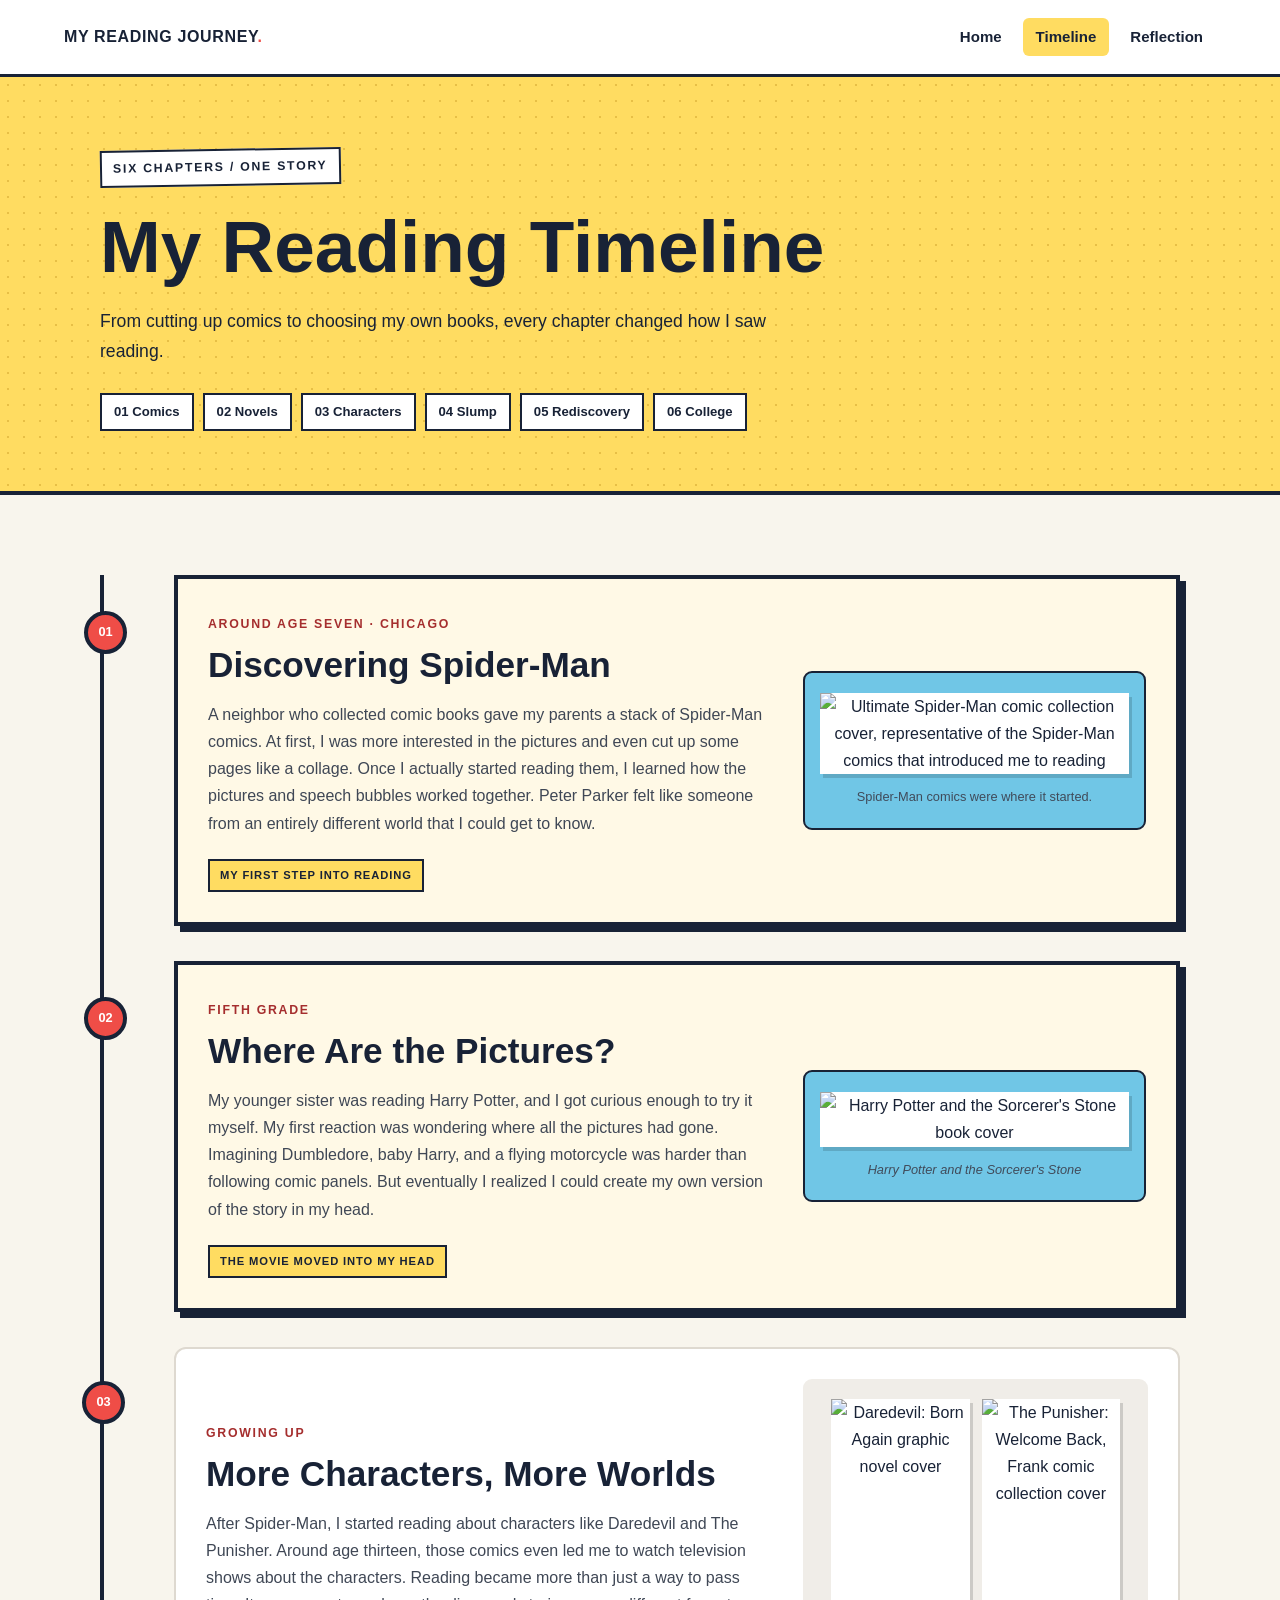
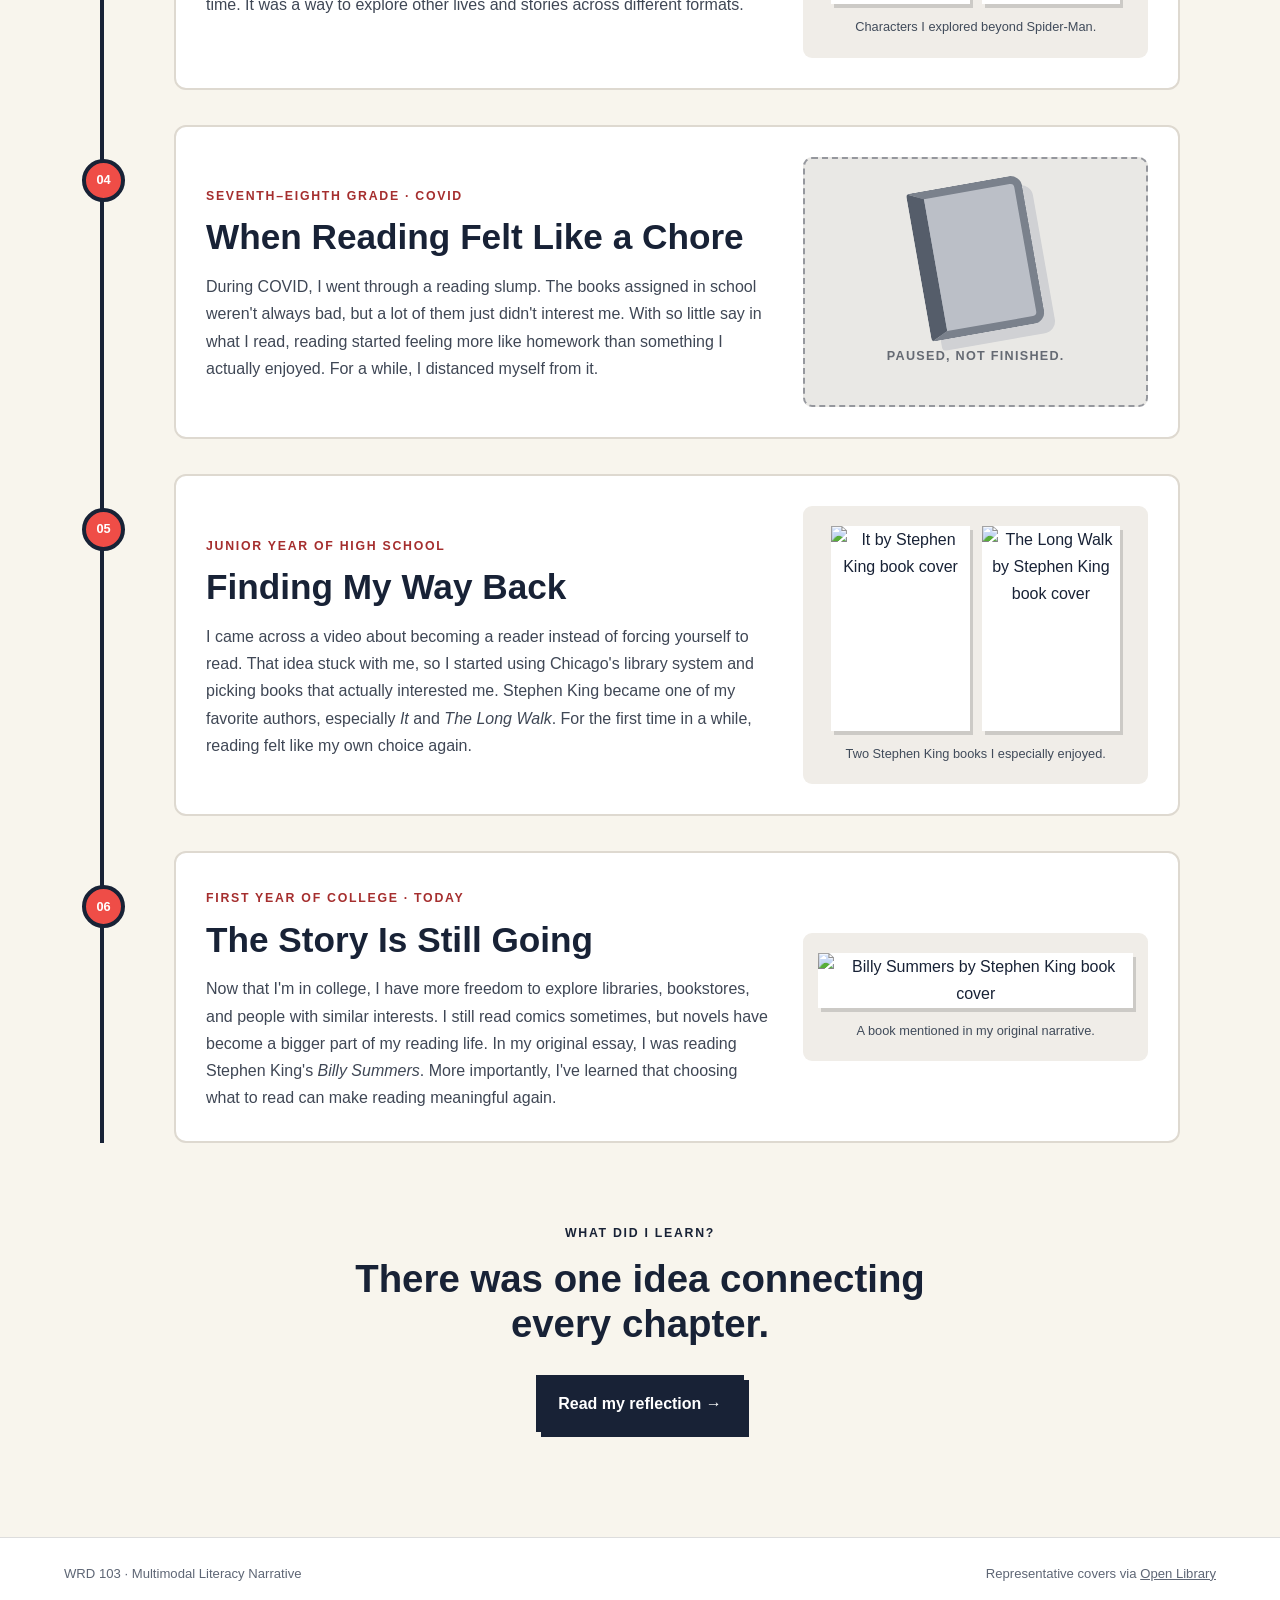
==== timeline.html @ 32b647e5 "feat: Add multi-page navigation, images, and expanded timeline content" ====
<!DOCTYPE html>
<html lang="en">
<head>
  <meta charset="UTF-8">
  <meta name="viewport" content="width=device-width, initial-scale=1">
  <meta name="description" content="Six moments that shaped my reading journey, from Spider-Man comics to Stephen King novels.">
  <title>Timeline | My Reading Journey</title>
  <link rel="stylesheet" href="style.css">
</head>
<body>
  <header class="site-header">
    <a class="logo" href="index.html">MY READING JOURNEY<span class="logo-dot">.</span></a>
    <nav aria-label="Main navigation" class="site-nav">
      <a href="index.html">Home</a>
      <a href="timeline.html" aria-current="page">Timeline</a>
      <a href="reflection.html">Reflection</a>
    </nav>
  </header>

  <main>
    <section class="page-banner comic-dots">
      <div class="section-wrap">
        <span class="eyebrow comic-tag">SIX CHAPTERS / ONE STORY</span>
        <h1>My Reading Timeline</h1>
        <p>From cutting up comics to choosing my own books, every chapter changed how I saw reading.</p>
        <div class="chapter-nav" aria-label="Jump to a chapter">
          <a href="#comics">01 Comics</a>
          <a href="#novels">02 Novels</a>
          <a href="#characters">03 Characters</a>
          <a href="#slump">04 Slump</a>
          <a href="#rediscovery">05 Rediscovery</a>
          <a href="#college">06 College</a>
        </div>
      </div>
    </section>

    <section class="section-wrap timeline-section" aria-label="Reading journey chapters">
      <div class="timeline">

        <article class="timeline-item is-comic" id="comics">
          <span class="timeline-marker">01</span>
          <div class="chapter-content">
            <span class="eyebrow">AROUND AGE SEVEN · CHICAGO</span>
            <h2>Discovering Spider-Man</h2>
            <p>A neighbor who collected comic books gave my parents a stack of Spider-Man comics. At first, I was more interested in the pictures and even cut up some pages like a collage. Once I actually started reading them, I learned how the pictures and speech bubbles worked together. Peter Parker felt like someone from an entirely different world that I could get to know.</p>
            <span class="chapter-note">MY FIRST STEP INTO READING</span>
          </div>
          <figure class="media-card comic-media">
            <img src="https://covers.openlibrary.org/b/isbn/9780785124924-M.jpg" alt="Ultimate Spider-Man comic collection cover, representative of the Spider-Man comics that introduced me to reading" loading="lazy">
            <figcaption>Spider-Man comics were where it started.</figcaption>
          </figure>
        </article>

        <article class="timeline-item is-comic" id="novels">
          <span class="timeline-marker">02</span>
          <div class="chapter-content">
            <span class="eyebrow">FIFTH GRADE</span>
            <h2>Where Are the Pictures?</h2>
            <p>My younger sister was reading Harry Potter, and I got curious enough to try it myself. My first reaction was wondering where all the pictures had gone. Imagining Dumbledore, baby Harry, and a flying motorcycle was harder than following comic panels. But eventually I realized I could create my own version of the story in my head.</p>
            <span class="chapter-note">THE MOVIE MOVED INTO MY HEAD</span>
          </div>
          <figure class="media-card comic-media">
            <img src="https://covers.openlibrary.org/b/isbn/9780590353427-M.jpg" alt="Harry Potter and the Sorcerer's Stone book cover" loading="lazy">
            <figcaption><i>Harry Potter and the Sorcerer's Stone</i></figcaption>
          </figure>
        </article>

        <article class="timeline-item" id="characters">
          <span class="timeline-marker">03</span>
          <div class="chapter-content">
            <span class="eyebrow">GROWING UP</span>
            <h2>More Characters, More Worlds</h2>
            <p>After Spider-Man, I started reading about characters like Daredevil and The Punisher. Around age thirteen, those comics even led me to watch television shows about the characters. Reading became more than just a way to pass time. It was a way to explore other lives and stories across different formats.</p>
          </div>
          <figure class="media-card twin-covers">
            <div class="book-pair">
              <img src="https://covers.openlibrary.org/b/isbn/9780785134817-M.jpg" alt="Daredevil: Born Again graphic novel cover" loading="lazy">
              <img src="https://covers.openlibrary.org/b/isbn/9780785109822-M.jpg" alt="The Punisher: Welcome Back, Frank comic collection cover" loading="lazy">
            </div>
            <figcaption>Characters I explored beyond Spider-Man.</figcaption>
          </figure>
        </article>

        <article class="timeline-item" id="slump">
          <span class="timeline-marker">04</span>
          <div class="chapter-content">
            <span class="eyebrow">SEVENTH–EIGHTH GRADE · COVID</span>
            <h2>When Reading Felt Like a Chore</h2>
            <p>During COVID, I went through a reading slump. The books assigned in school weren't always bad, but a lot of them just didn't interest me. With so little say in what I read, reading started feeling more like homework than something I actually enjoyed. For a while, I distanced myself from it.</p>
          </div>
          <div class="symbol-card slump-card" aria-label="A symbolic illustration of a closed book during the reading slump">
            <div class="closed-book" aria-hidden="true"></div>
            <p>PAUSED, NOT FINISHED.</p>
          </div>
        </article>

        <article class="timeline-item" id="rediscovery">
          <span class="timeline-marker">05</span>
          <div class="chapter-content">
            <span class="eyebrow">JUNIOR YEAR OF HIGH SCHOOL</span>
            <h2>Finding My Way Back</h2>
            <p>I came across a video about becoming a reader instead of forcing yourself to read. That idea stuck with me, so I started using Chicago's library system and picking books that actually interested me. Stephen King became one of my favorite authors, especially <i>It</i> and <i>The Long Walk</i>. For the first time in a while, reading felt like my own choice again.</p>
          </div>
          <figure class="media-card twin-covers">
            <div class="book-pair">
              <img src="https://covers.openlibrary.org/b/isbn/9781501142970-M.jpg" alt="It by Stephen King book cover" loading="lazy">
              <img src="https://covers.openlibrary.org/b/isbn/9781501143823-M.jpg" alt="The Long Walk by Stephen King book cover" loading="lazy">
            </div>
            <figcaption>Two Stephen King books I especially enjoyed.</figcaption>
          </figure>
        </article>

        <article class="timeline-item" id="college">
          <span class="timeline-marker">06</span>
          <div class="chapter-content">
            <span class="eyebrow">FIRST YEAR OF COLLEGE · TODAY</span>
            <h2>The Story Is Still Going</h2>
            <p>Now that I'm in college, I have more freedom to explore libraries, bookstores, and people with similar interests. I still read comics sometimes, but novels have become a bigger part of my reading life. In my original essay, I was reading Stephen King's <i>Billy Summers</i>. More importantly, I've learned that choosing what to read can make reading meaningful again.</p>
          </div>
          <figure class="media-card">
            <img src="https://covers.openlibrary.org/b/isbn/9781982173616-M.jpg" alt="Billy Summers by Stephen King book cover" loading="lazy">
            <figcaption>A book mentioned in my original narrative.</figcaption>
          </figure>
        </article>

      </div>

      <div class="next-chapter">
        <span class="eyebrow">WHAT DID I LEARN?</span>
        <h2>There was one idea connecting every chapter.</h2>
        <a class="button button-dark" href="reflection.html">Read my reflection →</a>
      </div>
    </section>
  </main>

  <footer class="site-footer">
    <span>WRD 103 · Multimodal Literacy Narrative</span>
    <span>Representative covers via <a href="https://openlibrary.org/" target="_blank" rel="noopener noreferrer">Open Library</a></span>
  </footer>
</body>
</html>
---- style.css ----
/* Shared design for all three pages */
:root {
  --ink: #182236;
  --paper: #f8f5ed;
  --white: #fff;
  --red: #ef4d47;
  --yellow: #ffdc61;
  --blue: #70c6e6;
  --muted: #5e6675;
}

/* General styling */
* {
  box-sizing: border-box;
}

html {
  scroll-behavior: smooth;
}

body {
  margin: 0;
  color: var(--ink);
  background: var(--paper);
  font-family: Arial, Helvetica, sans-serif;
  line-height: 1.7;
}

a {
  color: inherit;
}

img {
  max-width: 100%;
}

h1, h2, h3 {
  line-height: 1.16;
}

.section-wrap {
  width: min(1080px, 90%);
  margin: auto;
}

.narrow {
  max-width: 770px;
}

.eyebrow {
  display: inline-block;
  font-size: .77rem;
  font-weight: 900;
  letter-spacing: .14em;
  text-transform: uppercase;
}

/* Navigation */
.site-header {
  display: flex;
  justify-content: space-between;
  align-items: center;
  gap: 20px;
  padding: 18px 5%;
  background: var(--white);
  border-bottom: 3px solid var(--ink);
}

.logo {
  font-weight: 900;
  text-decoration: none;
  letter-spacing: .04em;
}

.logo-dot {
  color: var(--red);
}

.site-nav {
  display: flex;
  flex-wrap: wrap;
  gap: 8px;
}

.site-nav a {
  text-decoration: none;
  font-size: .94rem;
  font-weight: 700;
  padding: 6px 13px;
  border-radius: 6px;
}

.site-nav a:hover,
.site-nav a[aria-current="page"] {
  background: var(--yellow);
}

/* Common buttons */
.button {
  display: inline-flex;
  align-items: center;
  gap: 10px;
  border: 3px solid var(--ink);
  box-shadow: 5px 5px 0 var(--ink);
  padding: 12px 19px;
  font-weight: 800;
  text-decoration: none;
  transition: transform .2s, box-shadow .2s;
}

.button:hover {
  transform: translate(3px, 3px);
  box-shadow: 2px 2px 0 var(--ink);
}

.button-red {
  background: var(--red);
  color: white;
}

.button-dark {
  background: var(--ink);
  color: white;
}

.comic-tag {
  padding: 6px 11px;
  color: var(--ink);
  background: white;
  border: 2px solid var(--ink);
  transform: rotate(-1deg);
}

.comic-dots {
  background-color: var(--yellow);
  background-image:
    radial-gradient(#e7bf46 1.2px, transparent 1.2px);
  background-size: 16px 16px;
}

/* Home hero */
.hero {
  border-bottom: 4px solid var(--ink);
}

.hero-inner {
  width: min(1200px, 90%);
  margin: auto;
  padding: 80px 0;
  display: grid;
  grid-template-columns: 1.05fr .95fr;
  align-items: center;
  gap: 60px;
}

.hero h1 {
  font-size: clamp(3.5rem, 6.9vw, 6.4rem);
  letter-spacing: -.05em;
  margin: 24px 0;
  text-transform: uppercase;
}

.hero h1 em {
  color: var(--red);
  font-style: normal;
  -webkit-text-stroke: 1px var(--ink);
}

.hero-copy p {
  max-width: 520px;
  font-size: 1.07rem;
}

.hero-copy .button {
  margin-top: 18px;
}

.hero-art {
  min-height: 390px;
  border: 5px solid var(--ink);
  box-shadow: 11px 11px 0 var(--ink);
  transform: rotate(2deg);
  background: var(--blue);
  overflow: hidden;
}

.hero-art-top,
.hero-art-bottom {
  background: white;
  padding: 10px 15px;
  font-size: .8rem;
  font-weight: 900;
  letter-spacing: .09em;
}

.hero-art-top {
  display: flex;
  justify-content: space-between;
  border-bottom: 4px solid var(--ink);
}

.hero-art-bottom {
  text-align: center;
  border-top: 4px solid var(--ink);
  background: var(--red);
  color: white;
}

.hero-art-content {
  position: relative;
  height: 310px;
  display: flex;
  justify-content: center;
  align-items: center;
  gap: 20px;
  padding: 28px;
  background:
    radial-gradient(#2982a5 1.5px, transparent 1.5px);
  background-size: 14px 14px;
}

.cover {
  position: relative;
  z-index: 1;
  width: 41%;
  max-height: 245px;
  object-fit: contain;
  border: 3px solid var(--ink);
  box-shadow: 5px 5px 0 var(--ink);
  background: white;
}

.cover-comic {
  transform: rotate(-8deg);
}

.cover-novel {
  transform: rotate(8deg);
}

.burst {
  position: absolute;
  z-index: 2;
  top: 8px;
  left: 41%;
  transform: rotate(-12deg);
  padding: 8px 14px;
  font-size: 1.9rem;
  font-weight: 900;
  background: var(--yellow);
  border: 3px solid var(--ink);
  box-shadow: 3px 3px 0 var(--ink);
}

/* Home introduction */
.intro {
  padding-top: 90px;
  padding-bottom: 100px;
}

.intro h2 {
  font-size: clamp(2rem, 4vw, 3.1rem);
  margin: 10px 0 18px;
}

.intro > p {
  max-width: 780px;
  color: var(--muted);
  font-size: 1.06rem;
}

.feature-grid {
  display: grid;
  grid-template-columns: repeat(2, 1fr);
  gap: 22px;
  margin-top: 35px;
}

.feature-card {
  display: block;
  padding: 28px;
  background: white;
  border: 2px solid #d6d3cd;
  border-radius: 12px;
  text-decoration: none;
  transition: transform .2s;
}

.feature-card:hover {
  transform: translateY(-5px);
  border-color: var(--ink);
}

.feature-number {
  color: #bd3434;
  font-weight: 900;
}

.feature-card h3 {
  font-size: 1.55rem;
  margin: 10px 0;
}

.feature-card p {
  color: var(--muted);
}

.card-link {
  font-weight: 800;
}

/* Timeline page */
.page-banner {
  padding: 72px 0 60px;
  border-bottom: 4px solid var(--ink);
}

.page-banner h1 {
  font-size: clamp(2.7rem, 5.7vw, 4.7rem);
  margin: 19px 0 10px;
}

.page-banner p {
  font-size: 1.1rem;
  max-width: 670px;
}

.chapter-nav {
  display: flex;
  flex-wrap: wrap;
  gap: 9px;
  margin-top: 26px;
}

.chapter-nav a {
  padding: 6px 12px;
  border: 2px solid var(--ink);
  background: white;
  text-decoration: none;
  font-size: .82rem;
  font-weight: 800;
}

.chapter-nav a:hover {
  background: var(--blue);
}

.timeline-section {
  padding-top: 80px;
  padding-bottom: 95px;
}

.timeline {
  position: relative;
  padding-left: 50px;
  border-left: 4px solid var(--ink);
}

.timeline-item {
  position: relative;
  display: grid;
  grid-template-columns: 1.4fr .85fr;
  gap: 30px;
  align-items: center;
  margin: 0 0 35px 20px;
  padding: 30px;
  background: white;
  border: 2px solid #ded9d0;
  border-radius: 12px;
  scroll-margin-top: 20px;
}

.timeline-item.is-comic {
  border: 4px solid var(--ink);
  border-radius: 0;
  box-shadow: 6px 6px 0 var(--ink);
  background: #fff9e6;
}

.timeline-marker {
  position: absolute;
  top: 32px;
  left: -94px;
  display: grid;
  place-items: center;
  width: 43px;
  height: 43px;
  color: white;
  font-weight: 900;
  font-size: .8rem;
  background: var(--red);
  border: 4px solid var(--ink);
  border-radius: 50%;
}

.chapter-content h2 {
  font-size: clamp(1.6rem, 2.8vw, 2.2rem);
  margin: 9px 0 15px;
}

.chapter-content p {
  color: #3f4755;
  margin: 0;
}

.chapter-content .eyebrow {
  color: #a52e2e;
}

.chapter-note {
  display: inline-block;
  margin-top: 22px;
  padding: 5px 10px;
  font-size: .7rem;
  font-weight: 900;
  letter-spacing: .08em;
  background: var(--yellow);
  border: 2px solid var(--ink);
}

/* Images and book covers */
.media-card {
  margin: 0;
  padding: 20px 15px;
  text-align: center;
  background: #f0ede8;
  border-radius: 9px;
}

.comic-media {
  border: 2px solid var(--ink);
  background: var(--blue);
}

.media-card > img {
  height: 225px;
  max-width: 100%;
  object-fit: contain;
  background: white;
  box-shadow: 3px 4px 0 rgba(0,0,0,.15);
}

.media-card figcaption {
  color: #404b5a;
  font-size: .8rem;
  margin-top: 12px;
}

.book-pair {
  display: flex;
  justify-content: center;
  align-items: center;
  gap: 12px;
}

.book-pair img {
  width: 44%;
  height: 205px;
  object-fit: contain;
  background: white;
  box-shadow: 3px 4px 0 rgba(0,0,0,.15);
}

/* Reading slump illustration */
.slump-card {
  min-height: 250px;
  display: flex;
  flex-direction: column;
  align-items: center;
  justify-content: center;
  background: #e9e8e5;
  border: 2px dashed #95979d;
  border-radius: 9px;
}

.closed-book {
  width: 116px;
  height: 150px;
  border: 8px solid #7a818c;
  border-left: 17px solid #555d6a;
  border-radius: 4px 12px 12px 4px;
  transform: rotate(-10deg);
  background: #bbbfc7;
  box-shadow: 9px 11px 0 #d0d1d4;
}

.slump-card p {
  font-size: .79rem;
  font-weight: 900;
  letter-spacing: .1em;
  color: #656a73;
}

.next-chapter {
  text-align: center;
  margin: 75px auto 10px;
  max-width: 590px;
}

.next-chapter h2 {
  font-size: clamp(1.8rem, 3vw, 2.6rem);
  margin: 12px 0 28px;
}

/* Reflection page */
.reflection-hero {
  background: var(--ink);
  color: white;
  padding: 110px 0 100px;
  text-align: center;
}

.reflection-hero .eyebrow {
  color: var(--yellow);
}

.reflection-hero h1 {
  font-size: clamp(2.7rem, 6vw, 4.8rem);
  margin: 16px 0 24px;
}

.reflection-lead {
  font-size: 1.18rem;
  color: #e6e9ee;
}

.reflection-body {
  padding-top: 75px;
  padding-bottom: 100px;
  font-size: 1.08rem;
}

.reflection-body h2 {
  font-size: 1.8rem;
  margin: 44px 0 10px;
}

.reflection-body p {
  color: #3c4554;
}

.pull-quote {
  margin: 0 0 45px;
  border-left: 6px solid var(--red);
  padding: 10px 0 10px 25px;
  font-size: clamp(1.5rem, 4vw, 2.3rem);
  font-weight: 800;
  line-height: 1.3;
}

.reflection-actions {
  display: flex;
  align-items: center;
  flex-wrap: wrap;
  gap: 25px;
  margin-top: 40px;
}

.text-link {
  font-weight: 800;
}

/* Footer */
.site-footer {
  display: flex;
  justify-content: space-between;
  gap: 15px;
  padding: 25px 5%;
  background: white;
  border-top: 1px solid #ddd;
  font-size: .82rem;
  color: var(--muted);
}

/* Tablet and mobile responsiveness */
@media (max-width: 830px) {
  .hero-inner {
    grid-template-columns: 1fr;
    gap: 40px;
  }

  .hero-art {
    max-width: 550px;
    width: 100%;
    margin: auto;
    transform: none;
  }

  .timeline-item {
    grid-template-columns: 1fr;
  }

  .media-card {
    max-width: 380px;
    width: 100%;
  }
}

@media (max-width: 560px) {
  .site-header {
    flex-direction: column;
    text-align: center;
    padding: 15px;
  }

  .site-nav {
    justify-content: center;
  }

  .hero-inner {
    padding: 55px 0;
  }

  .hero-art {
    min-height: 325px;
  }

  .hero-art-content {
    height: 245px;
  }

  .cover {
    max-height: 175px;
  }

  .feature-grid {
    grid-template-columns: 1fr;
  }

  .timeline {
    padding-left: 26px;
  }

  .timeline-item {
    margin-left: 12px;
    padding: 22px;
  }

  .timeline-marker {
    left: -60px;
    width: 37px;
    height: 37px;
  }

  .site-footer {
    flex-direction: column;
    text-align: center;
  }
}

@media (prefers-reduced-motion: reduce) {
  html {
    scroll-behavior: auto;
  }

  .button,
  .feature-card {
    transition: none;
  }
}
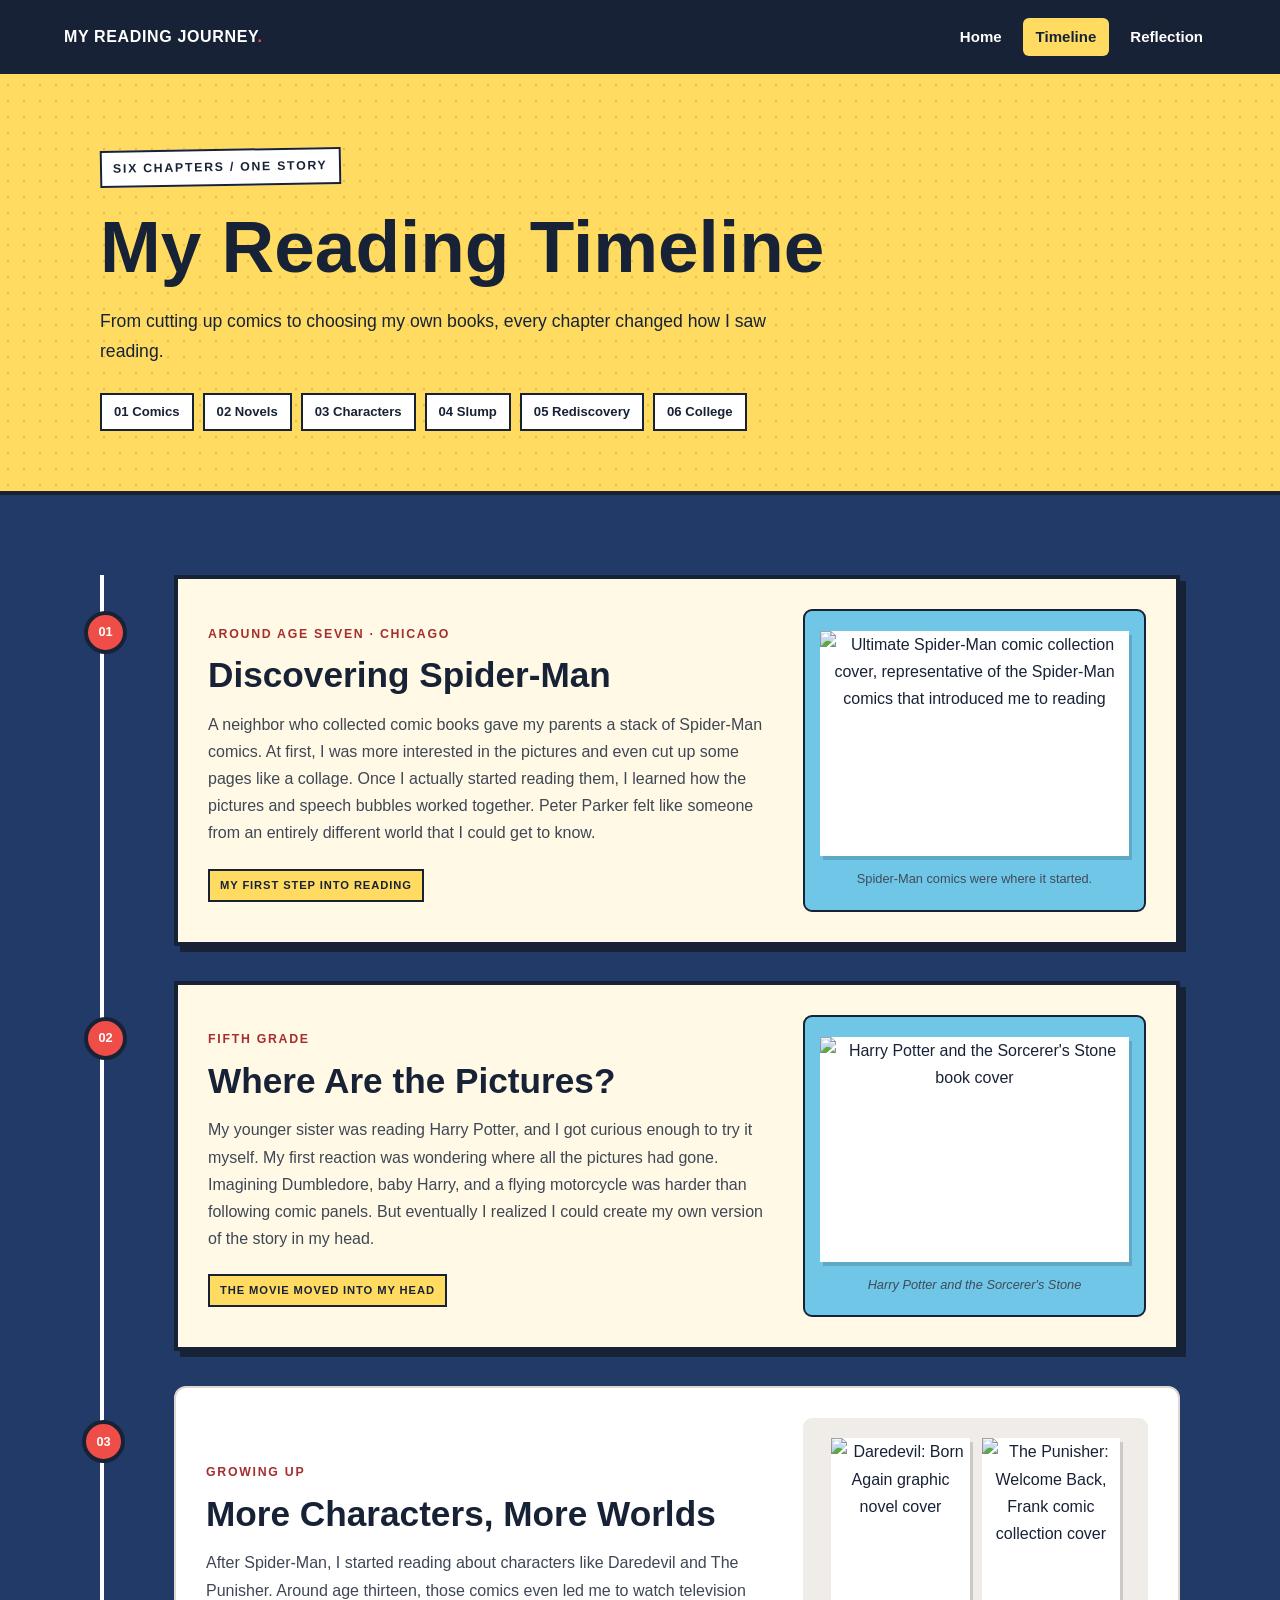
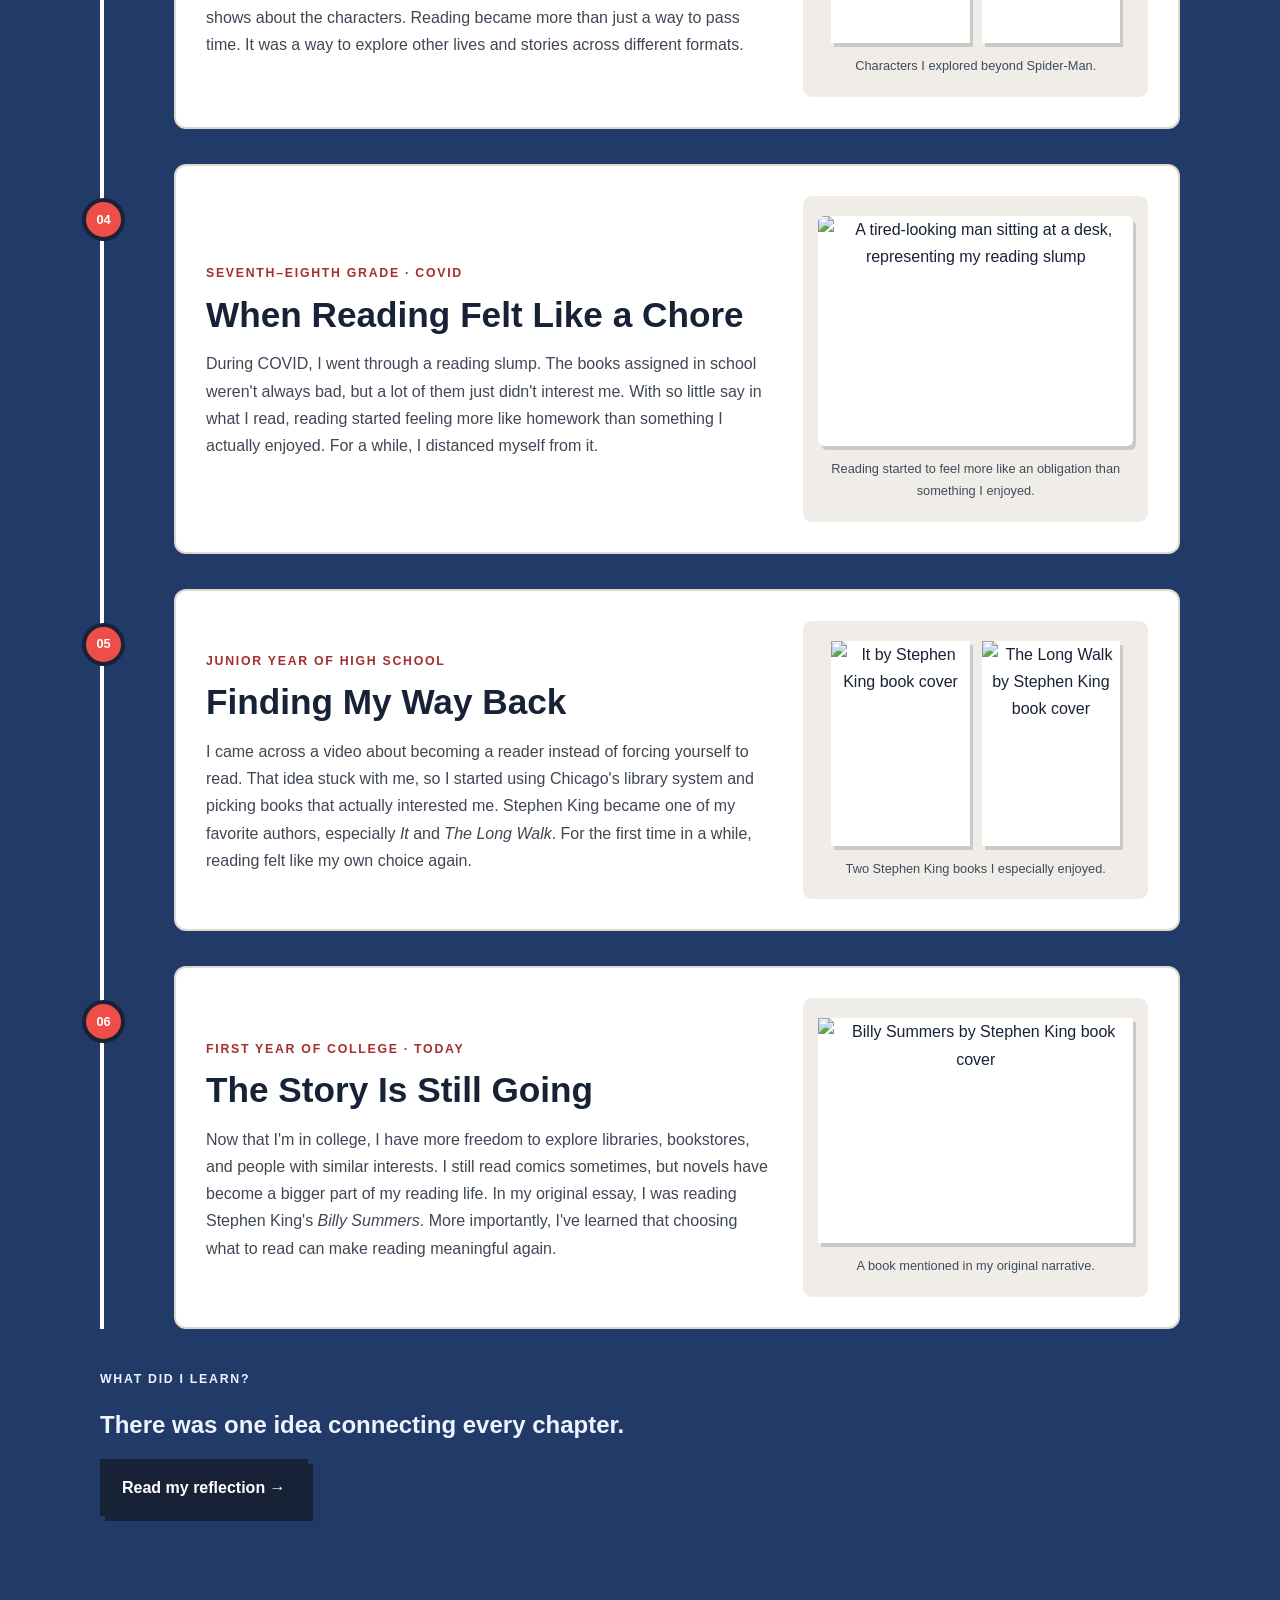
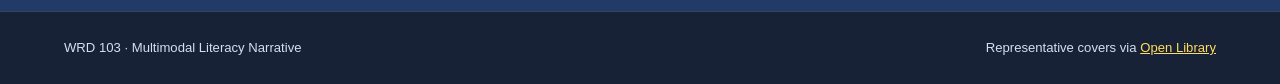
==== commit d65c388c: "style: Switch site background to dark blue and update reading slump image" ====
--- a/timeline.html
+++ b/timeline.html
@@ -89,10 +89,17 @@
             <h2>When Reading Felt Like a Chore</h2>
             <p>During COVID, I went through a reading slump. The books assigned in school weren't always bad, but a lot of them just didn't interest me. With so little say in what I read, reading started feeling more like homework than something I actually enjoyed. For a while, I distanced myself from it.</p>
           </div>
-          <div class="symbol-card slump-card" aria-label="A symbolic illustration of a closed book during the reading slump">
-            <div class="closed-book" aria-hidden="true"></div>
-            <p>PAUSED, NOT FINISHED.</p>
-          </div>
+          <figure class="media-card photo-media">
+             <img
+           src="https://www.aconsciousrethink.com/wp-content/uploads/2025/06/0-hard-work-less-chore-1024x682.jpg"
+            alt="A tired-looking man sitting at a desk, representing my reading slump"
+            loading="lazy"
+  >          <figcaption>
+          Reading started to feel more like an obligation
+           than something I enjoyed.
+            </figcaption>
+          </figure>
+
         </article>
 
         <article class="timeline-item" id="rediscovery">
--- a/style.css
+++ b/style.css
@@ -2,12 +2,12 @@
 /* Shared design for all three pages */
 :root {
   --ink: #182236;
-  --paper: #f8f5ed;
+  --paper: #223a67;
   --white: #fff;
   --red: #ef4d47;
   --yellow: #ffdc61;
   --blue: #70c6e6;
-  --muted: #5e6675;
+  --muted: #d7deed;
 }
 
 /* General styling */
@@ -21,7 +21,7 @@
 
 body {
   margin: 0;
-  color: var(--ink);
+  color: #eef3ff;
   background: var(--paper);
   font-family: Arial, Helvetica, sans-serif;
   line-height: 1.7;
@@ -33,6 +33,7 @@
 
 img {
   max-width: 100%;
+  display: block;
 }
 
 h1, h2, h3 {
@@ -63,8 +64,9 @@
   align-items: center;
   gap: 20px;
   padding: 18px 5%;
-  background: var(--white);
-  border-bottom: 3px solid var(--ink);
+  background: var(--ink);
+  color: white;
+  border-bottom: 3px solid var(--yellow);
 }
 
 .logo {
@@ -94,6 +96,7 @@
 .site-nav a:hover,
 .site-nav a[aria-current="page"] {
   background: var(--yellow);
+  color: var(--ink);
 }
 
 /* Common buttons */
@@ -142,6 +145,7 @@
 /* Home hero */
 .hero {
   border-bottom: 4px solid var(--ink);
+  color: var(--ink);
 }
 
 .hero-inner {
@@ -170,6 +174,7 @@
 .hero-copy p {
   max-width: 520px;
   font-size: 1.07rem;
+  color: var(--ink);
 }
 
 .hero-copy .button {
@@ -192,6 +197,7 @@
   font-size: .8rem;
   font-weight: 900;
   letter-spacing: .09em;
+  color: var(--ink);
 }
 
 .hero-art-top {
@@ -251,6 +257,7 @@
   background: var(--yellow);
   border: 3px solid var(--ink);
   box-shadow: 3px 3px 0 var(--ink);
+  color: var(--ink);
 }
 
 /* Home introduction */
@@ -262,6 +269,7 @@
 .intro h2 {
   font-size: clamp(2rem, 4vw, 3.1rem);
   margin: 10px 0 18px;
+  color: white;
 }
 
 .intro > p {
@@ -285,6 +293,7 @@
   border-radius: 12px;
   text-decoration: none;
   transition: transform .2s;
+  color: var(--ink);
 }
 
 .feature-card:hover {
@@ -303,7 +312,7 @@
 }
 
 .feature-card p {
-  color: var(--muted);
+  color: #5e6675;
 }
 
 .card-link {
@@ -314,6 +323,7 @@
 .page-banner {
   padding: 72px 0 60px;
   border-bottom: 4px solid var(--ink);
+  color: var(--ink);
 }
 
 .page-banner h1 {
@@ -340,6 +350,7 @@
   text-decoration: none;
   font-size: .82rem;
   font-weight: 800;
+  color: var(--ink);
 }
 
 .chapter-nav a:hover {
@@ -354,7 +365,7 @@
 .timeline {
   position: relative;
   padding-left: 50px;
-  border-left: 4px solid var(--ink);
+  border-left: 4px solid white;
 }
 
 .timeline-item {
@@ -369,6 +380,7 @@
   border: 2px solid #ded9d0;
   border-radius: 12px;
   scroll-margin-top: 20px;
+  color: var(--ink);
 }
 
 .timeline-item.is-comic {
@@ -435,7 +447,7 @@
 
 .media-card > img {
   height: 225px;
-  max-width: 100%;
+  width: 100%;
   object-fit: contain;
   background: white;
   box-shadow: 3px 4px 0 rgba(0,0,0,.15);
@@ -462,45 +474,14 @@
   box-shadow: 3px 4px 0 rgba(0,0,0,.15);
 }
 
-/* Reading slump illustration */
-.slump-card {
-  min-height: 250px;
-  display: flex;
-  flex-direction: column;
-  align-items: center;
-  justify-content: center;
-  background: #e9e8e5;
-  border: 2px dashed #95979d;
-  border-radius: 9px;
-}
-
-.closed-book {
-  width: 116px;
-  height: 150px;
-  border: 8px solid #7a818c;
-  border-left: 17px solid #555d6a;
-  border-radius: 4px 12px 12px 4px;
-  transform: rotate(-10deg);
-  background: #bbbfc7;
-  box-shadow: 9px 11px 0 #d0d1d4;
-}
-
-.slump-card p {
-  font-size: .79rem;
-  font-weight: 900;
-  letter-spacing: .1em;
-  color: #656a73;
-}
-
-.next-chapter {
-  text-align: center;
-  margin: 75px auto 10px;
-  max-width: 590px;
-}
-
-.next-chapter h2 {
-  font-size: clamp(1.8rem, 3vw, 2.6rem);
-  margin: 12px 0 28px;
+/* Reading slump real image */
+.photo-media img {
+  height: 230px;
+  width: 100%;
+  object-fit: cover;
+  border-radius: 6px;
+  background: white;
+  box-shadow: 3px 4px 0 rgba(0,0,0,.15);
 }
 
 /* Reflection page */
@@ -534,10 +515,11 @@
 .reflection-body h2 {
   font-size: 1.8rem;
   margin: 44px 0 10px;
+  color: white;
 }
 
 .reflection-body p {
-  color: #3c4554;
+  color: #dfe6f5;
 }
 
 .pull-quote {
@@ -547,6 +529,7 @@
   font-size: clamp(1.5rem, 4vw, 2.3rem);
   font-weight: 800;
   line-height: 1.3;
+  color: white;
 }
 
 .reflection-actions {
@@ -559,6 +542,7 @@
 
 .text-link {
   font-weight: 800;
+  color: var(--yellow);
 }
 
 /* Footer */
@@ -567,10 +551,14 @@
   justify-content: space-between;
   gap: 15px;
   padding: 25px 5%;
-  background: white;
-  border-top: 1px solid #ddd;
+  background: var(--ink);
+  border-top: 1px solid #314563;
   font-size: .82rem;
-  color: var(--muted);
+  color: #d6dfef;
+}
+
+.site-footer a {
+  color: var(--yellow);
 }
 
 /* Tablet and mobile responsiveness */
@@ -658,4 +646,4 @@
   .feature-card {
     transition: none;
   }
-}
+}
